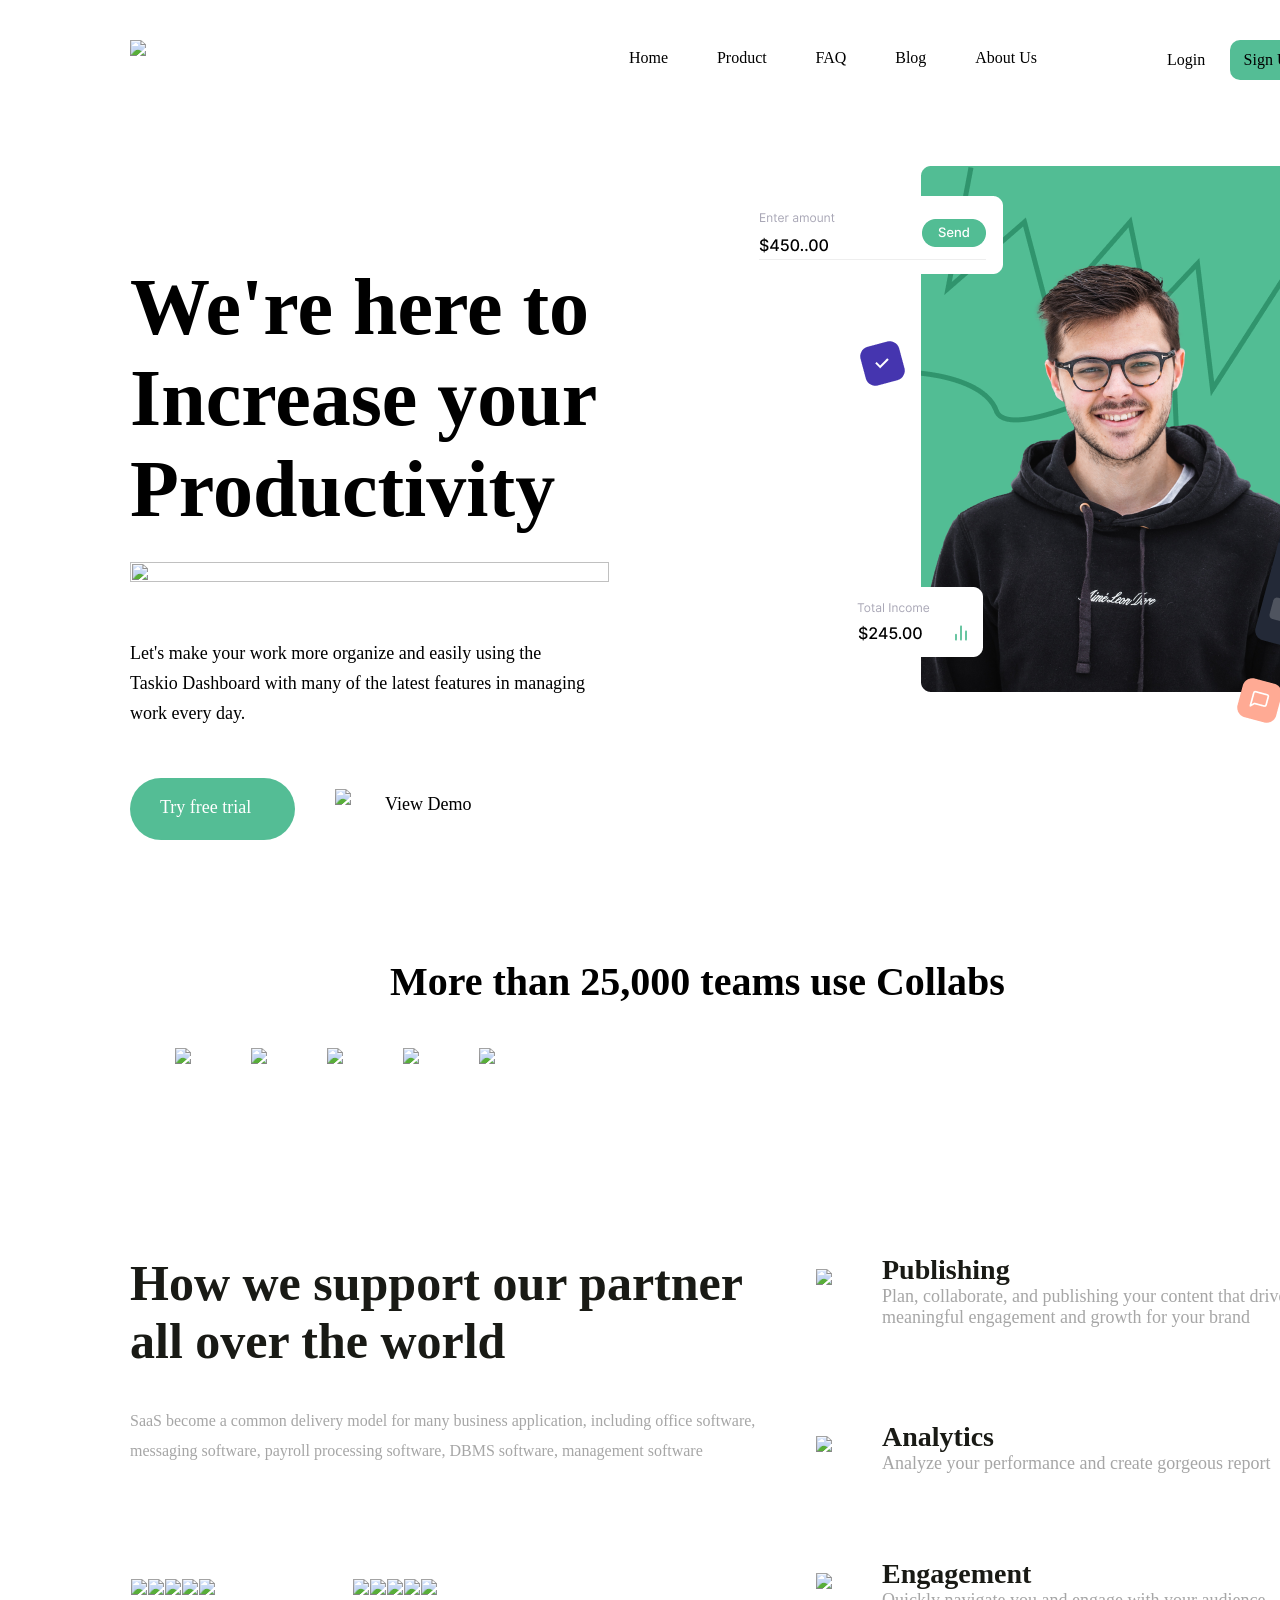
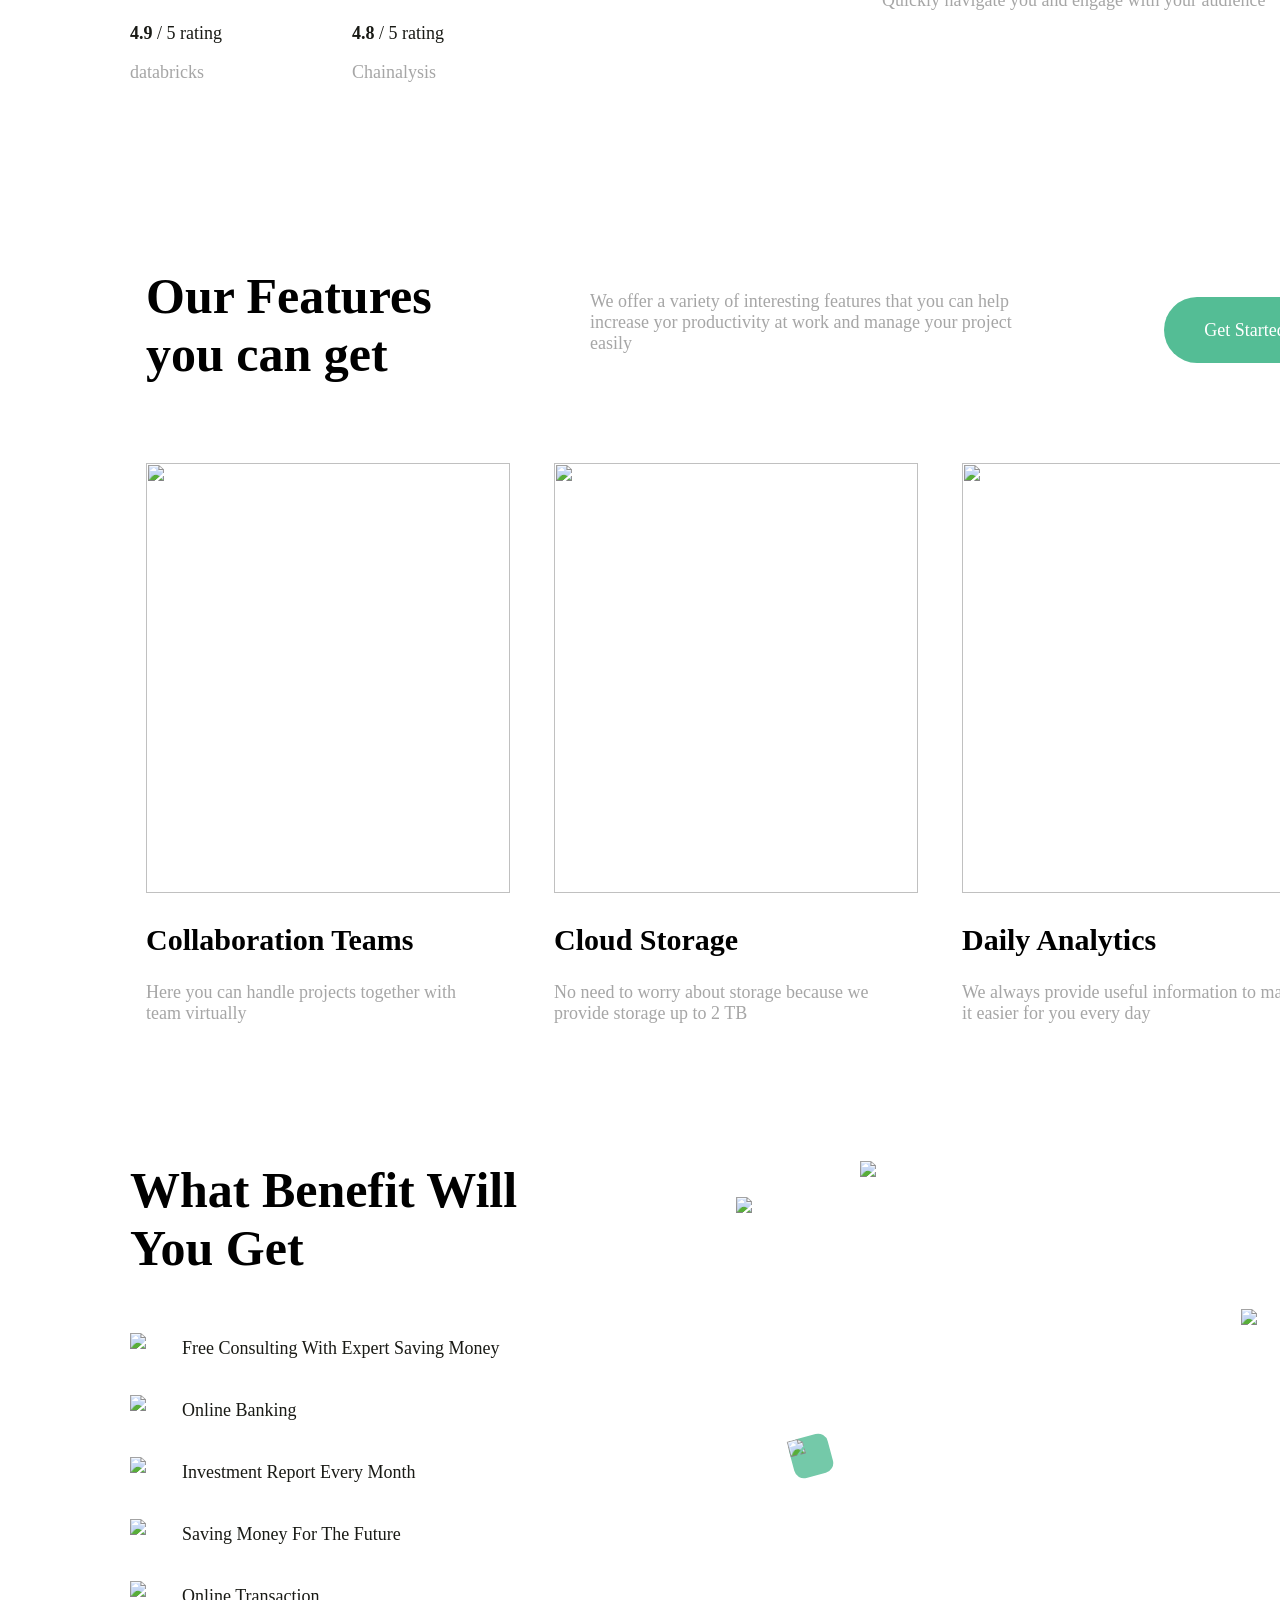
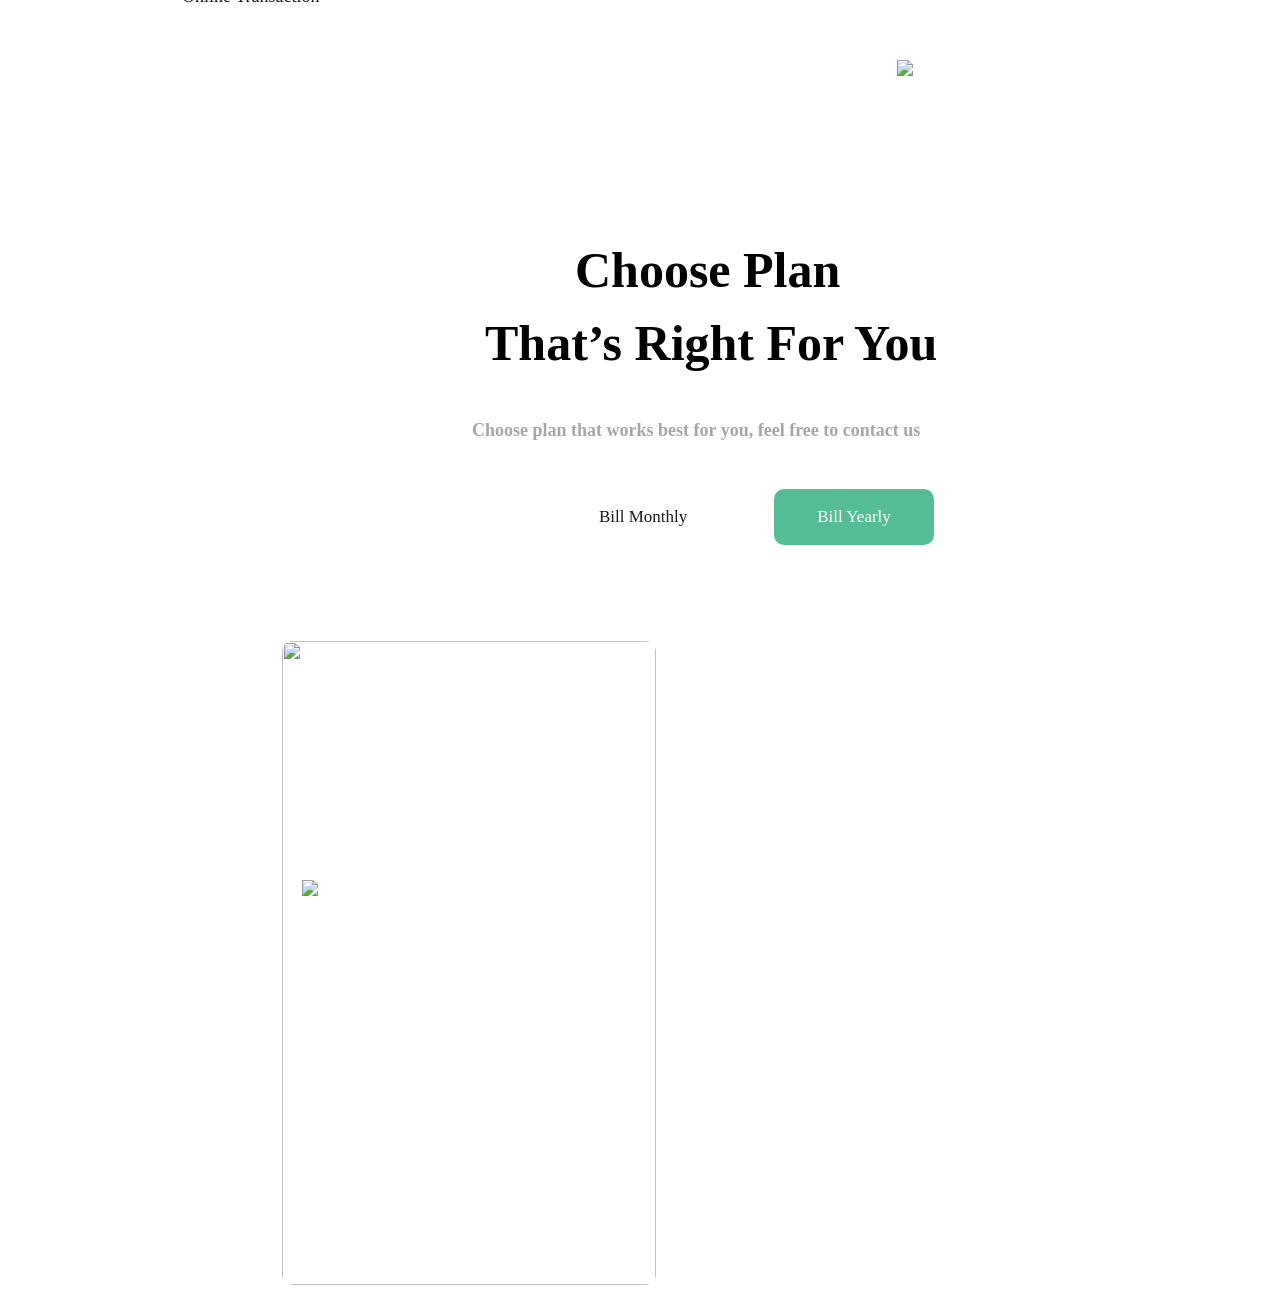
==== Biccas/index.html @ 312304df "qed" ====
<!DOCTYPE html>
<html lang="en">
<head>
    <meta charset="UTF-8">
    <meta name="viewport" content="width=device-width, initial-scale=1.0">
    <link rel="stylesheet" href="styles.css">
    <title>Title</title>
</head>
<body>
    <div class="mainWrapper">
      <div class="navBar">
          <div class="logo"><img src="images/Biccas%20(1).png"></div>
          <div class="dropdown">
              <ul>
                  <li><a href="">Home</a></li>
                  <li><a href="">Product</a></li>
                  <li><a href="">FAQ</a></li>
                  <li><a href="">Blog</a></li>
                  <li><a href="">About Us</a></li>
              </ul>
          </div>
          <div class="loginAndSignUp">
              <ul>
                  <li><a href="">Login</a></li>
                  <li class="button">Sign Up</li>
              </ul>
          </div>
      </div>
      <div class = "firstContainer">
          <div class="dashboardInfo">
              <div class="productivityTextBox">
                  <p>We're here to Increase your Productivity</p>
              </div>
              <div class="greenCurve"><img src="images/Vector%2032.png"></div>
              <div class="taskioDescription">
                  <p>Let's make your work more organize and easily using the Taskio Dashboard
                      with many of the latest features in managing work every day.</p>
              </div>
              <div class="freeTrialButton">
                  <div class="freeTrialText">Try free trial</div>
              </div>
              <div class="viewDemo">
                  <div class="playButton"><img src="images/Play.png"></div>
                  <div class="demoText"><a href="">View Demo</a></div>
              </div>
          </div>
          <div class="dashboardImage">
              <img src="images/Group%20138.png">
          </div>

      </div>
      <div class = "secondContainer">
          <p>More than 25,000 teams use Collabs</p>
          <div class="sponsors">
              <img src="images/Group%20141.png">
              <img src="images/Group%20142.png">
              <img src="images/Group%20144.png">
              <img src="images/Group%20145.png">
              <img src="images/Group%20146.png">
          </div>
      </div>
      <div class = "thirdContainer">
          <div class="partnerSupport">
              <div class="partnerTextBox"><p>How we support our partner all over the world</p></div>
              <div class="saasTextBox"><p>SaaS become a common delivery model for many business application,
                  including office software, messaging software, payroll processing software, DBMS software,
                  management software</p></div>
              <div class="databricks">
                  <div class="dataStars">
                      <img src="images/Star%209.png">
                      <img src="images/Star%209.png">
                      <img src="images/Star%209.png">
                      <img src="images/Star%209.png">
                      <img src="images/Star%209.png">
                  </div>
                  <div class="dataRating">
                      <h1><b>4.9</b> / 5 rating<br><p>databricks</p></h1>
                  </div>
              </div>
              <div class="chainalysis">
                  <div class="dataStars">
                      <img src="images/Star%209.png">
                      <img src="images/Star%209.png">
                      <img src="images/Star%209.png">
                      <img src="images/Star%209.png">
                      <img src="images/Star%209%20(1).png">
                  </div>
                  <div class="dataRating">
                      <h1><b>4.8</b> / 5 rating<br><p>Chainalysis</p></h1>
                  </div>
              </div>
          </div>
          <div class="supportFeatures">
              <div class="publishingBox">
                  <div class="whiteSquare">
                      <img src="images/Rectangle%2090.png" alt="">
                      <div class="whiteSquareImage"><img src="images/activity%201.png"></div>
                  </div>
                  <h1>Publishing<br><p>Plan, collaborate, and publishing your content that drives meaningful engagement and growth for your brand</p></h1>
              </div>
              <div class="analyticsBox">
                  <div class="whiteSquare">
                      <img src="images/Rectangle%2090.png" alt="">
                      <div class="whiteSquareImage"><img src="images/pie-chart%201.png"></div>
                  </div>
                  <h1>Analytics<br><p>Analyze your performance and create gorgeous report</p></h1>
              </div>
              <div class="engagementBox">
                  <div class="whiteSquare">
                      <img src="images/Rectangle%2090.png" alt="">
                      <div class="whiteSquareImage"><img src="images/command%201.png"></div>
                  </div>
                  <h1>Engagement<br><p>Quickly navigate you and engage with your audience</p></h1>
              </div>
          </div>
      </div>
      <div class = "fourthContainer">
          <div class="featuresBar">
              <div class="featuresBarHeader"><h1>Our Features you can get</h1></div>
              <div class="featuresBarText"><p>We offer a variety of interesting features that you can help increase yor productivity at work and manage your project easily</p></div>
              <div class="getStartedButton"><button>Get Started</button></div>
          </div>
          <div class="collabTeams">
              <img src="images/Frame%20247.png">
              <div class="collabTeamBox">
                  <h1>Collaboration Teams<br><p>Here you can handle projects together with team virtually</p></h1>
              </div>
          </div>
          <div class="cloudStorage">
              <img src="images/Frame%2053.png">
              <div class="collabTeamBox">
                  <h1>Cloud Storage<br><p>No need to worry about storage because we provide storage up to 2 TB</p></h1>
              </div>
          </div>
          <div class="dailyAnalytics">
              <img src="images/Frame%2054.png">
              <div class="collabTeamBox">
                  <h1>Daily Analytics<br><p>We always provide useful information to make it easier for you every day</p></h1>
              </div>
          </div>
      </div>
      <div class = "fifthContainer">
          <div class="laptop"><img src="images/Rectangle%2048.png"></div>
          <div class="amandaYoung"><img src="images/Group%20111.png"></div>
          <div class="totalIncome"><img src="images/Group%2060.png"></div>
          <div class="successfulTransfer">
              <div class="successfulTransferBox"><img src="images/Group%2049.png"></div>
          </div>
          <div class="slantedBox"><img src="images/Group%20113.png"></div>
          <div class="benefits">
              <h1>What Benefit Will You Get</h1>
              <div class="benefitsList">
                  <div class="firstBenefit">
                      <img src="images/Subtract.png">
                      <p>Free Consulting With Expert Saving Money</p>
                  </div>
                  <div class="secondBenefit">
                      <img src="images/Subtract.png">
                      <p>Online Banking</p>
                  </div>
                  <div class="thirdBenefit">
                      <img src="images/Subtract.png">
                      <p>Investment Report Every Month</p>
                  </div>
                  <div class="fourthBenefit">
                      <img src="images/Subtract.png">
                      <p>Saving Money For The Future</p>
                  </div>
                  <div class="fifthBenefit">
                      <img src="images/Subtract.png">
                      <p>Online Transaction</p>
                  </div>
              </div>
          </div>
      </div>
      <div class = "sixthContainer">
          <div class="choosePlanHeader">Choose Plan That’s Right For You</div>
          <div class="choosePlanLine">Choose plan that works best for you, feel free to contact us</div>
          <div class="billMonthlyOrYearly">
              <div class="monthlyBill">Bill Monthly</div>
              <div class="yearlyBill"><p>Bill Yearly</p></div>
          </div>
          <div class="billingPlans">
              <div class="freePlan">
                  <div class="topLayout"><img src="images/Rectangle%20120.png"></div>
                  <div class="bottomLayout"><img src="images/Rectangle%20123.png"></div>
                  <div class="freePlanHeader">
                      <div class=""
                  </div>
                  <div class="freePlanInfo"></div>
              </div>
              <div class="proPlan"></div>
              <div class="businessPlan"></div>
          </div>
      </div>
      <div class = "seventhContainer"></div>
    </div>

</body>
</html>
---- Biccas/styles.css ----
*{
    padding: 0;
    margin: 0;
}

.navBar{
    display: flex;
    justify-content: space-between;
    width: 1080px;
    height: 40px;
    padding-top: 40px;
    padding-left: 130px;

}

.dropdown ul{
    position: absolute;
    list-style: none;
    display: flex;
    width: 408px;
    height: 22px;
    top: 49px;
    left: 629px;
}

.loginAndSignUp ul{
    list-style: none;
    display: flex;
    width: 143px;
    height: 40px;
    left: 1167px;

}

.loginAndSignUp a{
    position: absolute;
    width: 43px;
    height: 19px;
    top: 51px;
    left: 1167px;
}

.button {
    position: absolute;
    display: flex;
    align-items: center;
    justify-content: center;
    width: 80px;
    height: 40px;
    top: 40px;
    left: 1230px;
    border-radius: 10px;
    background-color: #54BD95;
}

ul{
    list-style: none;
    display: flex;
    justify-content: space-between;
}

ul a{
    color: black;
    text-decoration: none;
}

.firstContainer {
    display: flex;
    position: absolute;
    width: 1300.68px;
    height: 642px;
    top: 134px;
    left: 130px;
}

.dashboardInfo{
    display: flex;
    position: absolute;
    width: 555px;
    height: 578px;
    top: 64px;
}

.dashboardImage{
    display: flex;
    position: absolute;
    width: 701.68px;
    height: 558.99px;
    top: 32px;
    left: 611px;
}

.productivityTextBox{
    display: flex;
    position: absolute;
    width: 555px;
    height: 270px;
    top: 64px;
    font-family: Inter;
    font-weight: 700;
    font-size: 80px;
}

.greenCurve{
    display: flex;
    position: absolute;
    width: 479px;
    height: 20px;
    top: 364px;
    border: 8px;
    align-content: center;
}

.greenCurve img{
    width: 479px;
    height: 20px;
    top: 364px;
    border: rgb(84,189,149,1);
}

.taskioDescription{
    display: flex;
    position: absolute;
    width: 461px;
    height: 90px;
    top: 440px;
    font-family: Inter;
    font-weight: 500;
    font-size: 18px;
    line-height: 30px;
    font-style: normal;
    color: rgb(0,0,0,1);
}

.freeTrialButton{
    display: flex;
    position: absolute;
    width: 165px;
    height: 62px;
    top: 580px;
    border-radius: 40px;
    align-items: center;
    justify-content: center;
    background-color: rgba(84,189,149,1);
}

.freeTrialText{
    display: flex;
    position: absolute;
    width: 105px;
    height: 22px;
    top: 20px;
    left: 30px;
    font-family: Inter;
    font-weight: 500;
    font-size: 18px;
    font-style: normal;
    line-height: 100%;
    letter-spacing: 0%;
    color: rgba(255, 255, 255, 1);
}

.viewDemo{
    display: flex;
    position: absolute;
    justify-content: space-between;
    width: 152px;
    height: 40px;
    top: 591px;
    left: 205px;
    gap: 14px;
}

.playButton{
    width: 40px;
    height: 40px;
}

.viewDemo a{
    text-decoration: none;
    color: black;
}

.demoText{
    display: flex;
    position: absolute;
    width: 98px;
    height: 22px;
    margin-left: 50px;
    margin-top: 5px;
    font-weight: 500;
    font-family: Inter;
    font-size: 18px;
}

.secondContainer{
    display: flex;
    position: absolute;
    width: 1076px;
    height: 146px;
    top: 918px;
    left: 130px;
}

.collabText{
    display: flex;
    position: absolute;
    width: 720px;
    height: 48px;
    top: 918px;
    left: 360px;
}

.secondContainer p{
    font-family: Inter;
    font-size: 40px;
    font-weight: 700;
    display: flex;
    position: absolute;
    width: 720px;
    height: 48px;
    top: 40px;
    left: 260px;
}

.sponsors{
    display: flex;
    position: absolute;
    width: 1076px;
    height: 38px;
    top: 130px;
    left: -15px;
}
.sponsors img{
    margin-left: 60px;
}

.thirdContainer{
    display: flex;
    position: absolute;
    width: 1440px;
    height: 541px;
    top: 1194px;
    color: rgba(249, 248, 254, 1);
}

.partnerSupport{
    display: flex;
    position: absolute;
    width: 644px;
    height: 421px;
    top: 60px;
    left: 130px;
}

.supportFeatures{
    display: flex;
    position: absolute;
    width: 509px;
    height: 411px;
    top: 60px;
    left: 801px;
}

.partnerTextBox{
    display: flex;
    position: absolute;
    width: 617px;
    height: 122px;
    top: 0px;
}

.partnerTextBox p{
    font-family: Inter;
    font-weight: 600;
    font-size: 50px;
    color: rgba(25, 26, 21, 1);
}

.saasTextBox{
    display: flex;
    position: absolute;
    width: 644px;
    height: 90px;
    top: 152px;
}

.saasTextBox p{
    font-family: Inter;
    font-weight: 300;
    font-size: 16px;
    line-height: 30px;
    color: rgba(166, 166, 166, 1);
}

.databricks{
    display: flex;
    position: absolute;
    width: 142px;
    height: 106px;
    top: 325px;
}

.chainalysis{
    display: flex;
    position: absolute;
    width: 142px;
    height: 106px;
    top: 325px;
    left: 222px;
}

.dataStars{
    display: flex;
    position: absolute;
    width: 142px;
    height: 26px;
}

.dataRating{
    display: flex;
    position: absolute;
    width: 112px;
    height: 62px;
    top: 44px;
}

.dataStars img{
    margin-left: 1px;
}

.dataRating h1{
    font-family: Inter;
    font-weight: 500;
    font-size: 18px;
    color: rgba(25, 26, 21, 1);
}

.dataRating p{
    font-family: Inter;
    font-weight: 500;
    font-size: 18px;
    margin-top: 18px;
    color: rgba(166, 166, 166, 1);
}

.publishingBox{
    display: flex;
    position: absolute;
    height: 137px;
    width: 509px;
}

.analyticsBox{
    display: flex;
    position: absolute;
    height: 107px;
    width: 509px;
    top: 167px
}

.engagementBox{
    display: flex;
    position: absolute;
    height: 107px;
    width: 509px;
    top: 304px
}

.supportFeatures h1{
    font-family: Inter;
    font-weight: 700;
    font-size: 28px;
    color: rgba(25, 26, 21, 1);
    margin-left: 81px;
}

.supportFeatures p{
    font-family: Inter;
    font-weight: 400;
    font-size: 18px;
    color: rgba(166, 166, 166, 1);
}

.whiteSquare{
    display: flex;
    position: absolute;
    width: 60px;
    height: 60px;
}

.whiteSquareImage{
    display: flex;
    position: absolute;
    width: 30px;
    height: 30px;
    top: 15px;
    left: 15px;
}

.fourthContainer{
    display: flex;
    position: absolute;
    width: 1180px;
    height: 766px;
    top: 1867px;
    left: 146px;
}

.fourthContainer p{
    font-family: Inter;
    font-weight: 300;
    font-size: 18px;
    color: rgba(166, 166, 166, 1);
}

.featuresBar{
    display: flex;
    position: absolute;
    width: 1180px;
    height: 122px;
}

.featuresBarHeader{
    display: flex;
    position: absolute;
    width: 331px;
    height: 122px;
}

.featuresBarHeader h1{
    font-family: Inter;
    font-weight: 600;
    font-size: 50px;
}

.featuresBarText{
    display: flex;
    position: absolute;
    width: 461px;
    height: 90px;
    padding-top: 24px;
    left: 444px;
}

.getStartedButton{
    display: flex;
    position: absolute;
    width: 162px;
    height: 66px;
    padding-top: 30px;
    left: 1018px;
}
.getStartedButton button{
    display: flex;
    width: 162px;
    height: 66px;
    justify-content: center;
    align-items: center;
    border-radius: 70px;
    background-color: rgba(84, 189, 149, 1);
    color: white;
    border: none;
    font-family: Inter;
    font-weight: 500;
    font-size: 18px;
}

.collabTeams{
    display: flex;
    position: absolute;
    width: 364px;
    height: 570px;
    top: 196px;
}

.fourthContainer img{
    width: 364px;
    height: 430px;
}

.collabTeamBox{
    display: flex;
    position: absolute;
    width: 340px;
    height: 110px;
    top: 460px;
}

.collabTeamBox h1{
    font-family: Inter;
    font-weight: 600;
    font-size: 30px;
}

.collabTeamBox p{
    font-weight: 300;
    font-size: 18px;
    padding-top: 25px;
}

.cloudStorage{
    display: flex;
    position: absolute;
    width: 364px;
    height: 570px;
    top: 196px;
    left: 408px;
}

.dailyAnalytics{
    display: flex;
    position: absolute;
    width: 364px;
    height: 570px;
    top: 196px;
    left: 816px;
}

.fifthContainer{
    display: flex;
    position: absolute;
    width: 1249px;
    height: 543px;
    top: 2761px;
    left: 130px;
}

.laptop{
    display: flex;
    position: absolute;
    width: 450px;
    height: 529px;
    left: 730px;
}

.amandaYoung{
    display: flex;
    position: absolute;
    width: 304px;
    height: 82px;
    top: 36px;
    left: 606px;
}

.totalIncome{
    display: flex;
    position: absolute;
    width: 138px;
    height: 70px;
    top: 121px;
    left: 1111px;
    align-items: center;
}

.successfulTransfer{
    display: flex;
    position: absolute;
    width: 302px;
    height: 68px;
    top: 475px;
    left: 624px;
    align-items: center;
    justify-content: center;
    background-color: white;
    border-radius: 10px;
}

.slantedBox{
    display: flex;
    position: absolute;
    width: 40px;
    height: 40px;
    top: 275px;
    left: 661px;
    border-radius: 10px;
    rotate: -15deg;
    background-color: rgba(116, 201, 169, 1);
}

.benefits{
    display: flex;
    position: absolute;
    width: 471px;
    height: 452px;
}

.benefits h1{
    font-family: Inter;
    font-weight: 700;
    font-size: 50px;
}

.benefitsList{
    display: flex;
    position: absolute;
    width: 471px;
    height: 280px;
    top: 172px;
}

.benefitsList p{
    font-family: Inter;
    font-weight: 400;
    font-size: 18px;
    position: absolute;
    left: 52px;
    color: rgba(25, 26, 21, 1);
    padding-top: 5px;
}

.firstBenefit{
    display: flex;
    position: absolute;
    width: 471px;
    height: 32px;
}

.secondBenefit{
    display: flex;
    position: absolute;
    width: 471px;
    height: 32px;
    top: 62px;
}

.thirdBenefit{
    display: flex;
    position: absolute;
    width: 471px;
    height: 32px;
    top: 124px;
}

.fourthBenefit{
    display: flex;
    position: absolute;
    width: 471px;
    height: 32px;
    top: 186px;
}

.fifthBenefit{
    display: flex;
    position: absolute;
    width: 471px;
    height: 32px;
    top: 248px;
}

.sixthContainer{
    display: flex;
    position: absolute;
    width: 1180px;
    height: 1069px;
    top: 3434px;
    left: 141px;
}

.choosePlanHeader{
    display: flex;
    position: absolute;
    width: 492px;
    height: 146px;
    left: 344px;
    font-family: Inter;
    font-weight: 700;
    font-size: 50px;
    line-height: 73px;
    text-indent: 90px;
}

.choosePlanLine{
    display: flex;
    position: absolute;
    width: 519px;
    height: 22px;
    top: 186px;
    left: 331px;
    font-family: Inter;
    font-weight: 700;
    font-size: 18px;
    color: rgba(166, 166, 166, 1);
}

.billMonthlyOrYearly{
    display: flex;
    position: absolute;
    width: 340px;
    height: 70px;
    top: 248px;
    left: 420px;
    font-family: Inter;
    font-weight: 500;
    font-size: 17px;
    background-color: rgba(255, 255, 255, 1);
}

.monthlyBill{
    display: flex;
    position: absolute;
    width: 97px;
    height: 30px;
    top: 20px;
    left: 38px;
    color: rgba(25, 26, 21, 1);
    padding-top: 5px;
}

.yearlyBill{
    display: flex;
    position: absolute;
    width: 160px;
    height: 56px;
    top: 7px;
    left: 213px;
    border-radius: 10px;
    background-color: rgba(84, 189, 149, 1);
    align-items: center;
    justify-content: center;
    color: white;
}

.billingPlans{
    display: flex;
    position: absolute;
    width: 1180px;
    height: 684px;
    top: 385px;
    left: 141px;
}

.freePlan{
    display: flex;
    position: absolute;
    width: 374px;
    height: 644px;
    top: 22px;
}

.topLayout img{
    width: 374px;
    height: 644px;
    border-radius: 10px;
}

.bottomLayout {
    display: flex;
    position: absolute;
    width: 334px;
    height: 380px;
    border-radius: 10px;
    left: 20px;
    top: 239px;
}

.freePlanHeader{
    display: flex;
    position: absolute;
    width: 210px;
    height: 169px;
    top: 40px;
    left: 82px;
}
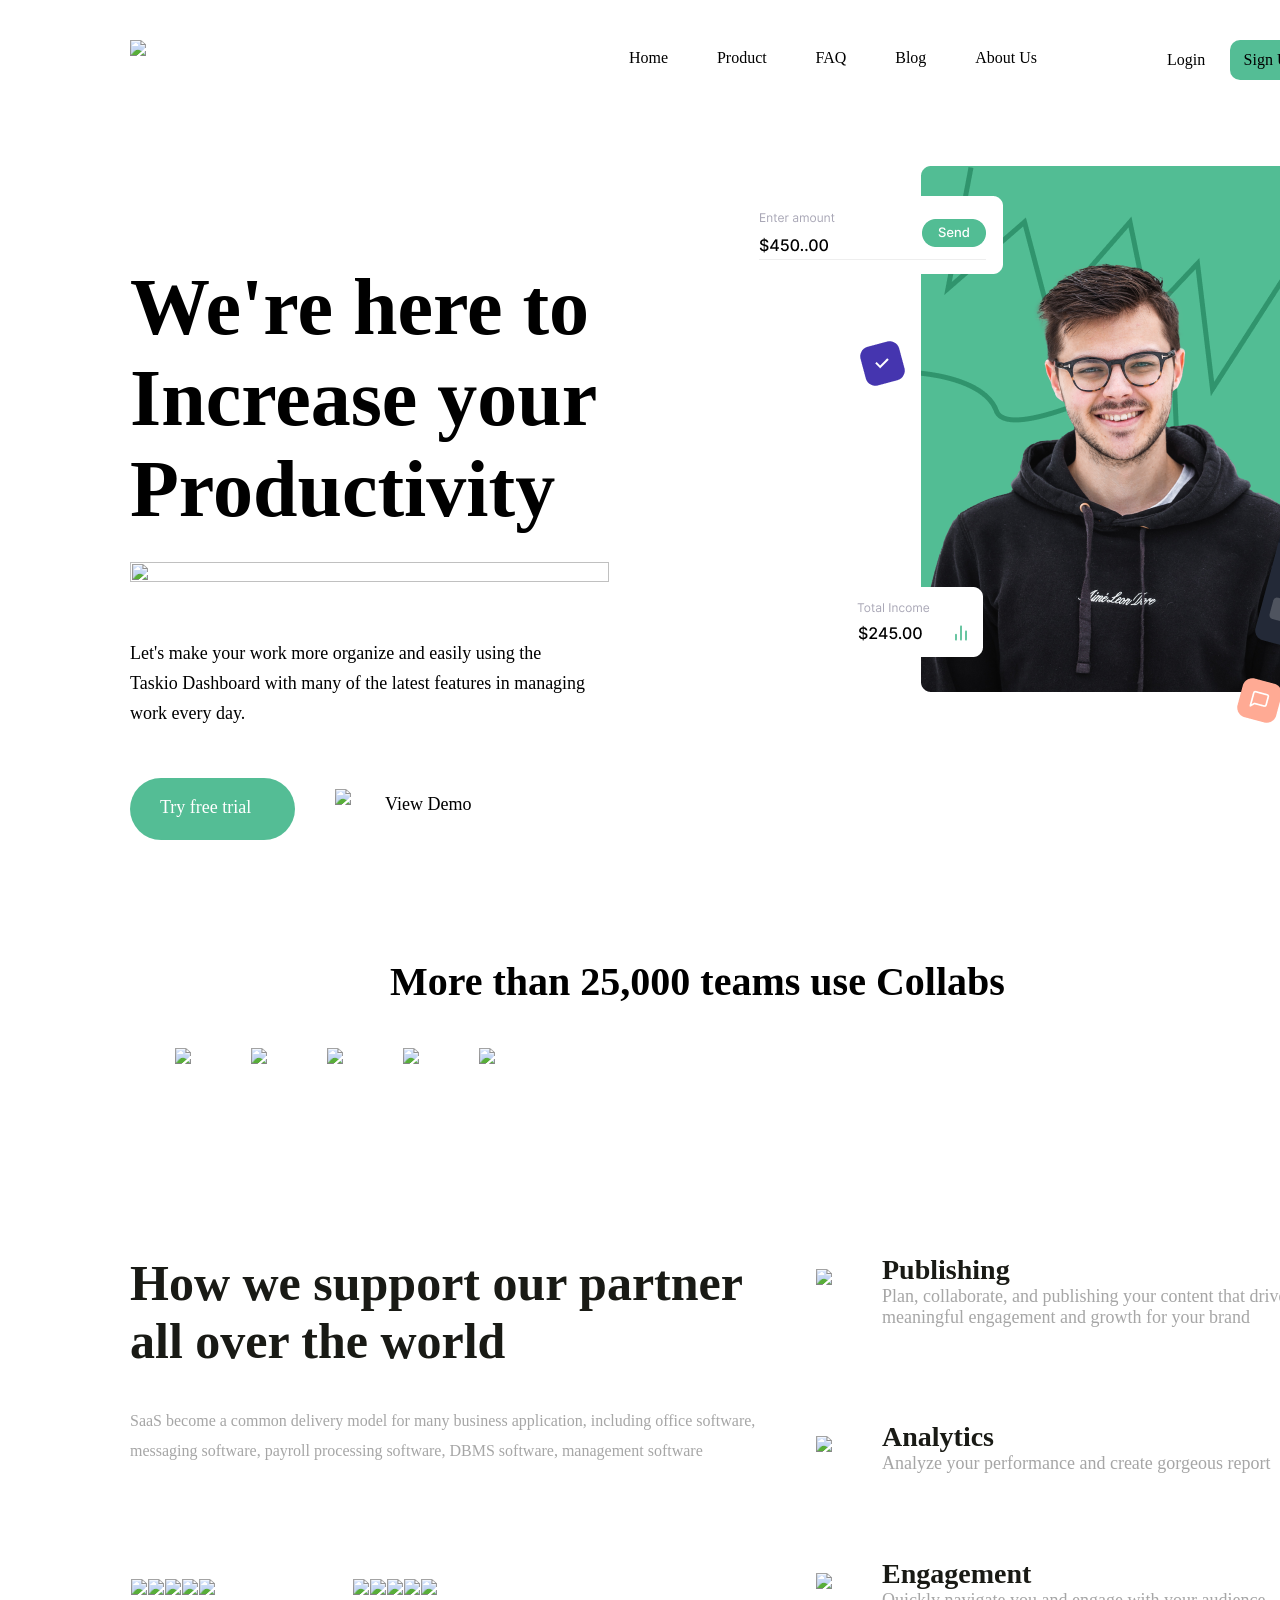
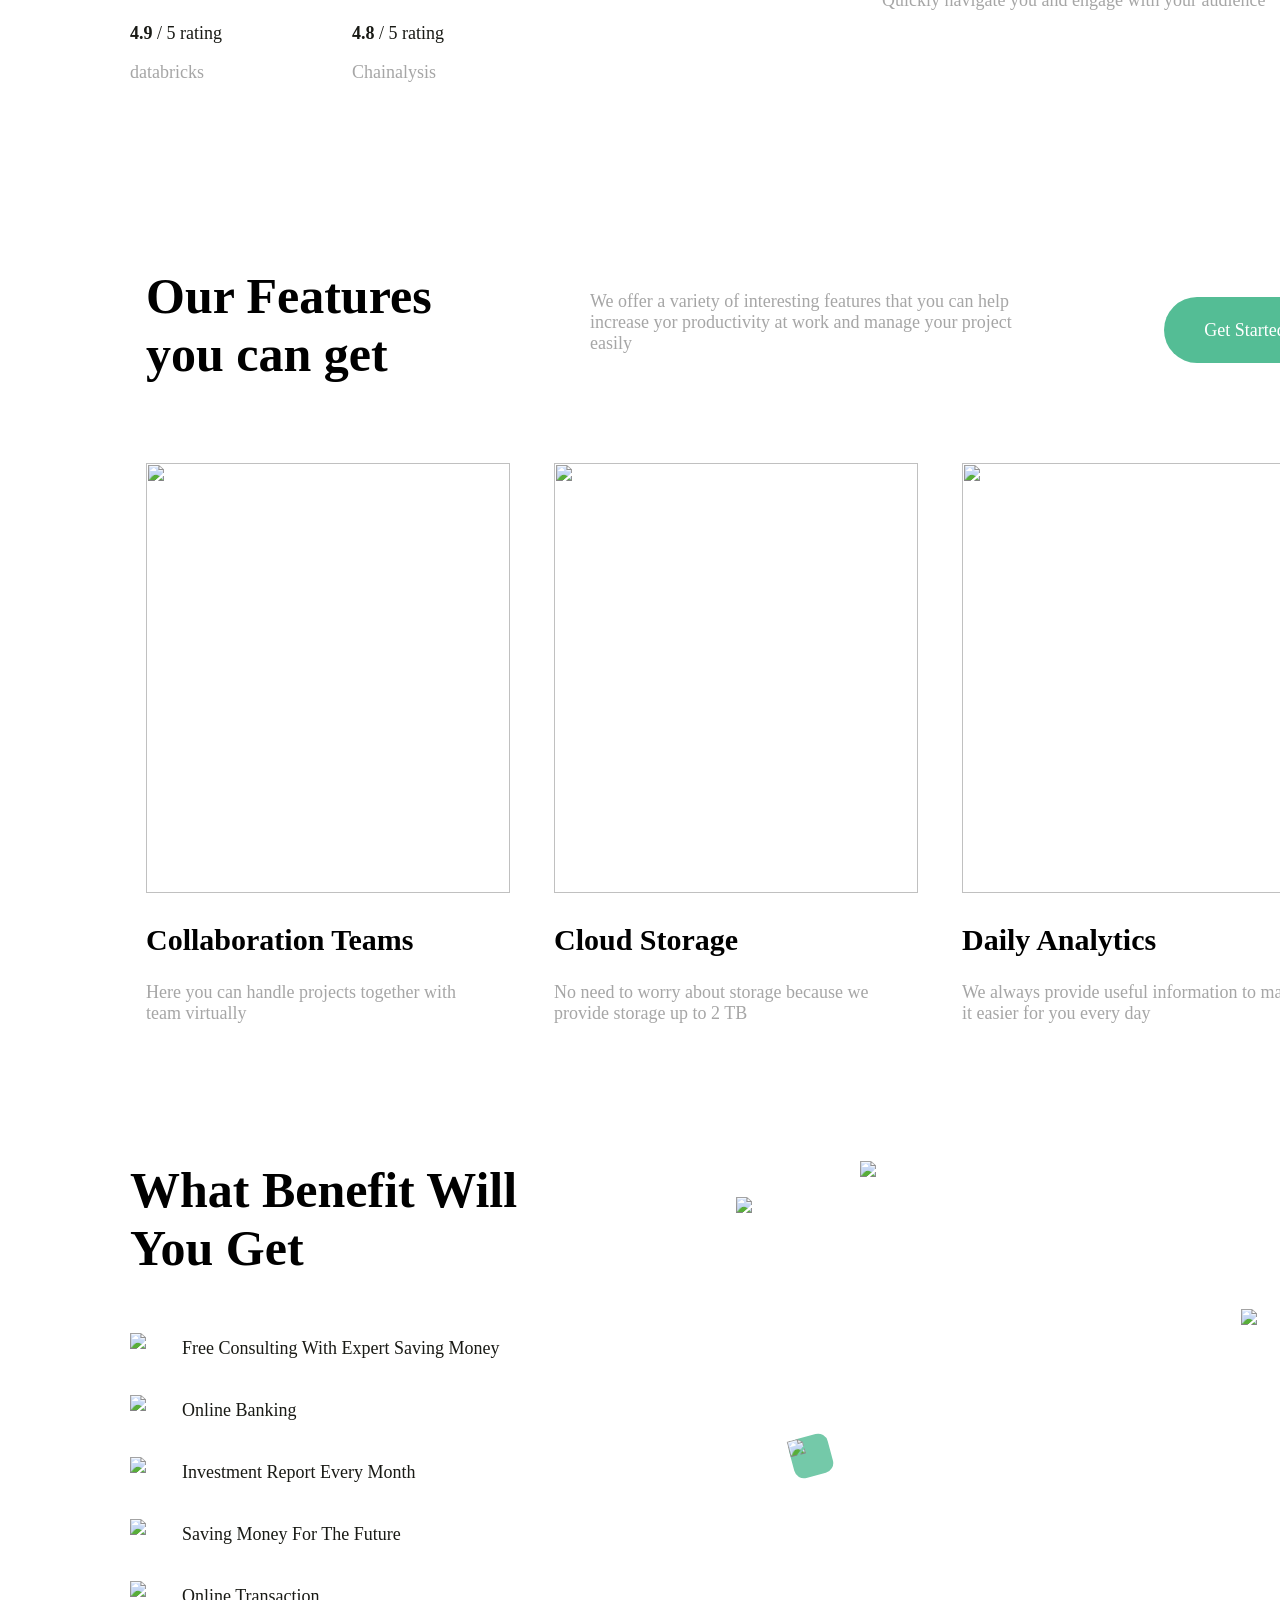
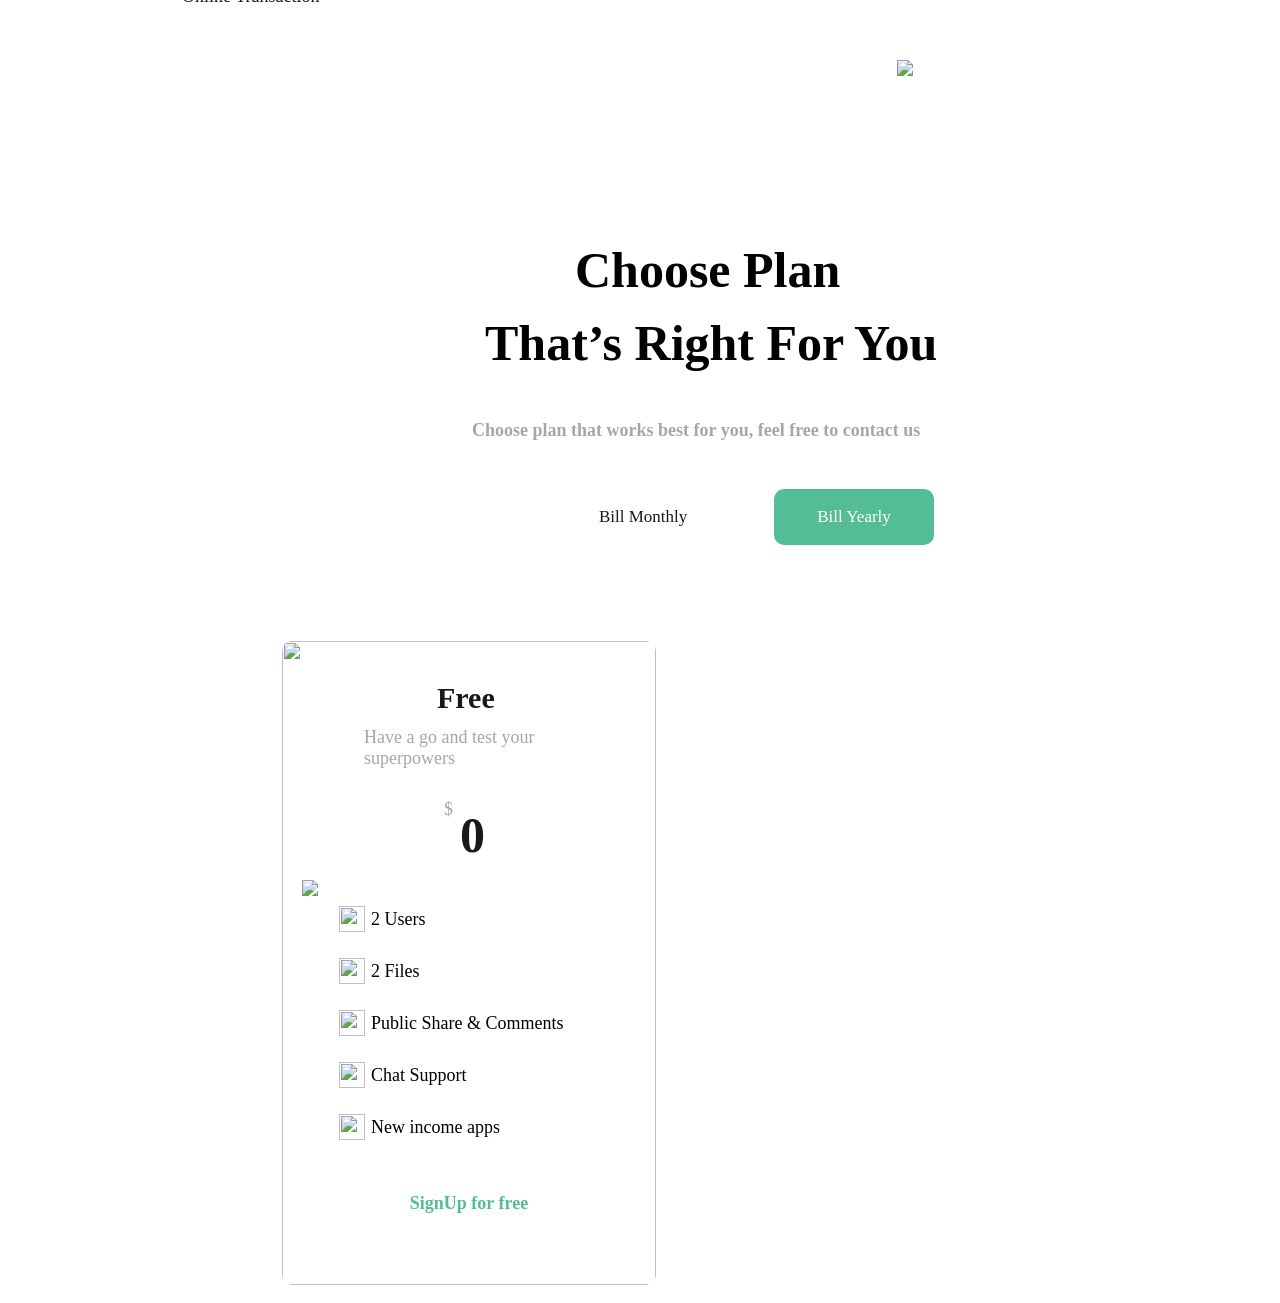
==== commit 59bbcfd4: "qed" ====
--- a/Biccas/index.html
+++ b/Biccas/index.html
@@ -185,9 +185,38 @@
                   <div class="topLayout"><img src="images/Rectangle%20120.png"></div>
                   <div class="bottomLayout"><img src="images/Rectangle%20123.png"></div>
                   <div class="freePlanHeader">
-                      <div class=""
-                  </div>
-                  <div class="freePlanInfo"></div>
+                      <div class="freeHeading">Free</div>
+                      <div class="freeHeadingInfo">Have a go and test your superpowers</div>
+                      <div class="zeroDollarsBox">
+                          <div class="dollarSubscript">$</div>
+                          <div class="zero">0</div>
+                      </div>
+                  </div>
+                  <div class="freePlanInfo">
+                      <div class="freePlanAttrributes">
+                          <div class ="firstFreeAttribute">
+                              <img src="images/Subtract%20(1).png">
+                              <p>2 Users</p>
+                          </div>
+                          <div class ="secondFreeAttribute">
+                              <img src="images/Subtract%20(1).png">
+                              <p>2 Files</p>
+                          </div>
+                          <div class ="thirdFreeAttribute">
+                              <img src="images/Subtract%20(1).png">
+                              <p>Public Share & Comments</p>
+                          </div>
+                          <div class ="fourthFreeAttribute">
+                              <img src="images/Subtract%20(1).png">
+                              <p>Chat Support</p>
+                          </div>
+                          <div class ="fifthFreeAttribute">
+                              <img src="images/Subtract%20(1).png">
+                              <p>New income apps</p>
+                          </div>
+                      </div>
+                      <button class="freePlanButton">SignUp for free</button>
+                  </div>
               </div>
               <div class="proPlan"></div>
               <div class="businessPlan"></div>
--- a/Biccas/styles.css
+++ b/Biccas/styles.css
@@ -761,4 +761,148 @@
     height: 169px;
     top: 40px;
     left: 82px;
+}
+
+.freeHeading{
+    display: flex;
+    position: absolute;
+    width: 65px;
+    height: 36px;
+    left: 73px;
+    font-family: Inter;
+    font-weight: 600;
+    font-size: 30px;
+    color: rgba(25, 26, 21, 1);
+}
+
+.freeHeadingInfo{
+    display: flex;
+    position: absolute;
+    width: 210px;
+    height: 54px;
+    top: 46px;
+    font-family: Inter;
+    font-weight: 500;
+    font-size: 18px;
+    color: rgba(166, 166, 166, 1);
+    /*text-indent: 19px;*/
+}
+
+.zeroDollarsBox{
+    display: flex;
+    position: absolute;
+    width: 50px;
+    height: 56px;
+    top: 113px;
+    left: 80px;
+}
+
+.dollarSubscript{
+    display: flex;
+    position: absolute;
+    width: 12px;
+    height: 30px;
+    font-family: Inter;
+    font-weight: 500;
+    font-size: 18px;
+    color: rgba(166, 166, 166, 1);
+    align-items: center;
+}
+
+.zero{
+    display: flex;
+    position: absolute;
+    width: 34px;
+    height: 30px;
+    top: 26px;
+    left: 16px;
+    font-family: Inter;
+    font-weight: 600;
+    font-size: 50px;
+    color: rgba(25, 26, 21, 1);
+    align-items: center;
+}
+
+.freePlanInfo{
+    display: flex;
+    position: absolute;
+    width: 260px;
+    height: 329px;
+    top: 265px;
+    left: 57px;
+}
+
+.freePlanAttrributes{
+    display: flex;
+    position: absolute;
+    width: 260px;
+    height: 238px;
+}
+
+.freePlanButton{
+    display: flex;
+    position: absolute;
+    width: 260px;
+    height: 64px;
+    top: 265px;
+    border-radius: 10px;
+    align-items: center;
+    justify-content: center;
+    color: rgba(84, 189, 149, 1);
+    background-color: rgba(255, 255, 255, 1);
+    border: none;
+    font-family: Inter;
+    font-weight: 600;
+    font-size: 18px;
+}
+
+.freePlanAttrributes img{
+    width: 26px;
+    height: 26px;
+}
+.freePlanAttrributes p{
+    font-family: Inter;
+    font-weight: 500;
+    font-size: 18px;
+    padding-top: 3px;
+    padding-left: 6px;
+}
+
+.firstFreeAttribute{
+    display: flex;
+    position: absolute;
+    width: 107px;
+    height: 30px;
+}
+
+.secondFreeAttribute{
+    display: flex;
+    position: absolute;
+    width: 107px;
+    height: 30px;
+    top: 52px;
+}
+
+.thirdFreeAttribute{
+    display: flex;
+    position: absolute;
+    width: 260px;
+    height: 30px;
+    top: 104px;
+}
+
+.fourthFreeAttribute{
+    display: flex;
+    position: absolute;
+    width: 153px;
+    height: 30px;
+    top: 156px;
+}
+
+.fifthFreeAttribute{
+    display: flex;
+    position: absolute;
+    width: 193px;
+    height: 30px;
+    top: 208px;
 }
